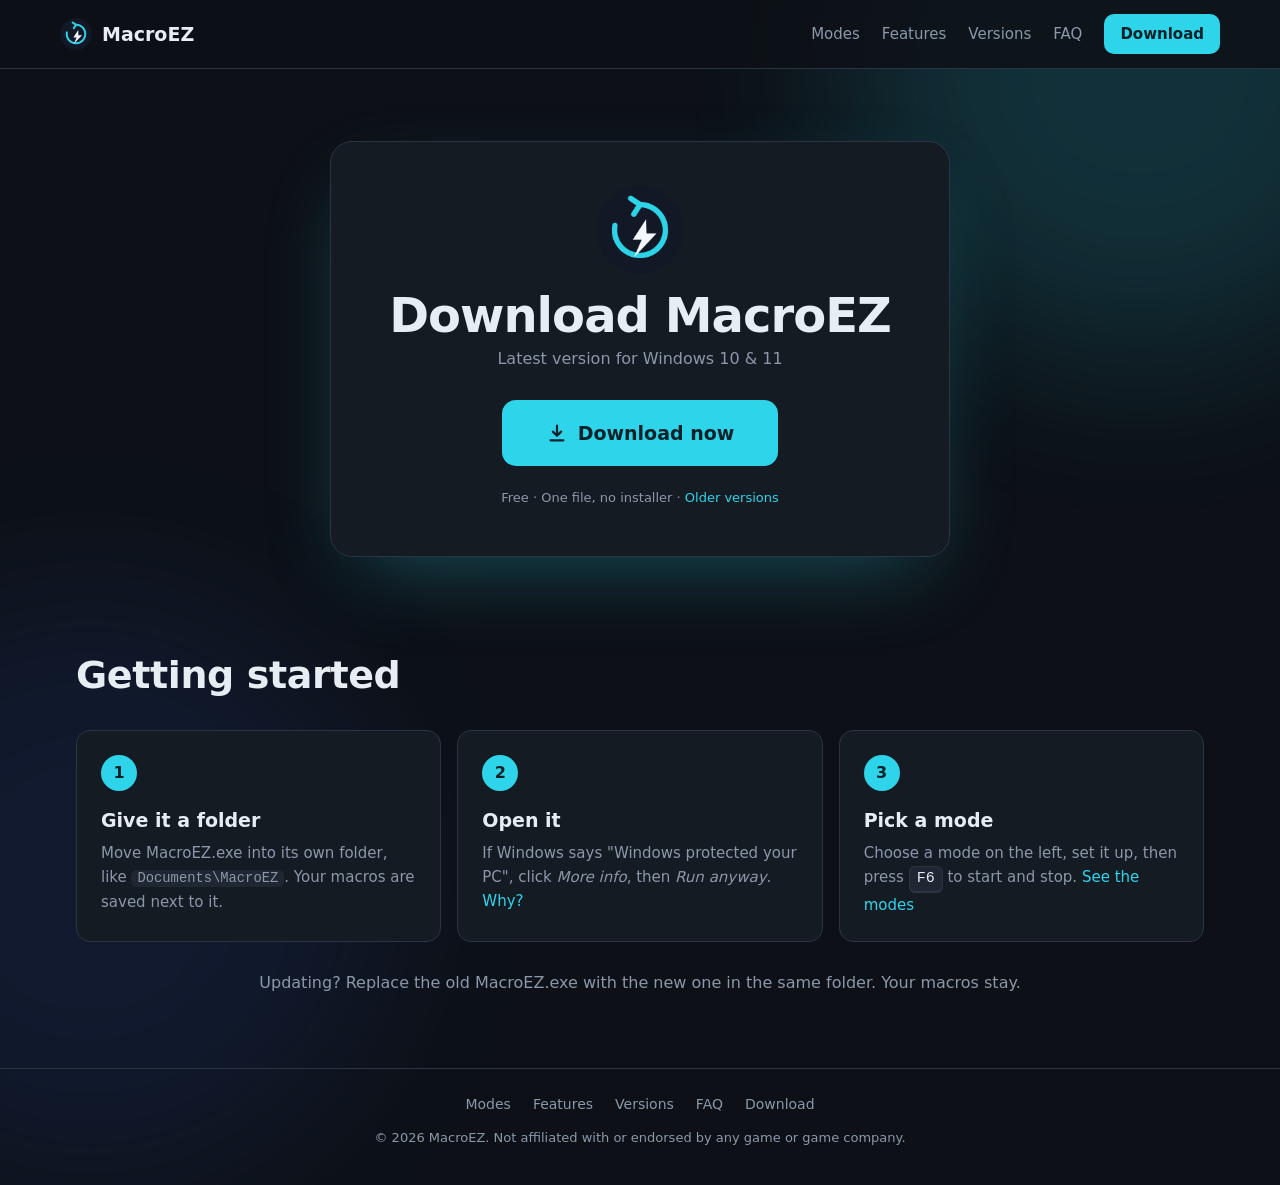
==== download/index.html @ 61e21292 "Split site into Modes, Features, FAQ, Versions and Download pages Download buttons now lead to a dow" ====
<!doctype html>
<html lang="en" class="no-js">
<head>
  <meta charset="utf-8">
  <meta name="viewport" content="width=device-width, initial-scale=1">
  <title>Download · MacroEZ</title>
  <meta name="description" content="Download MacroEZ for Windows 10 and 11. Free, one file, no installer.">
  <meta property="og:title" content="Download · MacroEZ">
  <meta property="og:description" content="Download MacroEZ for Windows 10 and 11. Free, one file, no installer.">
  <meta property="og:image" content="https://macroez.com/assets/shot-image.webp">
  <meta property="og:url" content="https://macroez.com/download/">
  <meta name="theme-color" content="#0d1117">
  <link rel="icon" href="/favicon.ico" sizes="any">
  <link rel="apple-touch-icon" href="/assets/apple-touch-icon.png">
  <link rel="stylesheet" href="/style.css">
  <script>document.documentElement.classList.replace("no-js", "js")</script>
</head>
<body>
  <header class="nav">
    <a class="brand" href="/"><img src="/assets/logo.png" alt="" width="32" height="32">MacroEZ</a>
    <nav aria-label="Main">
      <a href="/modes/">Modes</a>
      <a href="/features/">Features</a>
      <a href="/versions/">Versions</a>
      <a href="/faq/">FAQ</a>
      <a class="btn btn-small" href="/download/" aria-current="page">Download</a>
    </nav>
  </header>

  <div class="glow glow-a" aria-hidden="true"></div><div class="glow glow-b" aria-hidden="true"></div>
  <main>

    <section class="section download">
      <div class="dl-panel reveal">
        <img class="float" src="/assets/logo.png" alt="" width="88" height="88">
        <h1 class="split">Download MacroEZ</h1>
        <p class="dl-meta" id="dl-meta">Latest version for Windows 10 &amp; 11</p>
        <a class="btn btn-big shine" id="download-now" href="https://github.com/aveeragoni/macroez/releases/latest/download/MacroEZ.exe">
          <svg viewBox="0 0 24 24" aria-hidden="true"><path d="M12 4v11m0 0-4.5-4.5M12 15l4.5-4.5M5 20h14"/></svg>
          Download now
        </a>
        <p class="fine">Free · One file, no installer · <a href="/versions/">Older versions</a></p>
      </div>
    </section>

    <section class="section tight">
      <h2 class="reveal split">Getting started</h2>
      <ol class="steps">
        <li class="card reveal" style="--delay: 0ms">
          <span class="step-num">1</span>
          <h3>Give it a folder</h3>
          <p>Move MacroEZ.exe into its own folder, like <code>Documents\MacroEZ</code>. Your macros are saved next to it.</p>
        </li>
        <li class="card reveal" style="--delay: 90ms">
          <span class="step-num">2</span>
          <h3>Open it</h3>
          <p>If Windows says "Windows protected your PC", click <em>More info</em>, then <em>Run anyway</em>. <a href="/faq/">Why?</a></p>
        </li>
        <li class="card reveal" style="--delay: 180ms">
          <span class="step-num">3</span>
          <h3>Pick a mode</h3>
          <p>Choose a mode on the left, set it up, then press <kbd>F6</kbd> to start and stop. <a href="/modes/">See the modes</a></p>
        </li>
      </ol>
      <p class="muted center reveal">Updating? Replace the old MacroEZ.exe with the new one in the same folder. Your macros stay.</p>
    </section>
  </main>

  <footer class="footer">
    <nav class="footer-links" aria-label="More">
      <a href="/modes/">Modes</a><a href="/features/">Features</a><a href="/versions/">Versions</a><a href="/faq/">FAQ</a><a href="/download/">Download</a>
    </nav>
    <p>© <span class="year">2026</span> MacroEZ. Not affiliated with or endorsed by any game or game company.</p>
  </footer>
  <script src="/site.js"></script>
</body>
</html>
---- style.css ----
:root {
  --bg: #0d1117;
  --panel: #151b23;
  --field: #1f2732;
  --line: #2b3542;
  --text: #e6edf3;
  --muted: #8b98a9;
  --accent: #2dd4ea;
  --accent-hover: #7ae6f3;
  --on-accent: #062229;
  --radius: 14px;
  color-scheme: dark;
}

* { box-sizing: border-box; }
html { scroll-behavior: smooth; }
body {
  margin: 0;
  overflow-x: hidden;
  background: var(--bg);
  color: var(--text);
  font: 16px/1.6 "Segoe UI Variable Text", "Segoe UI", system-ui, -apple-system, Roboto, sans-serif;
  -webkit-font-smoothing: antialiased;
}
img { max-width: 100%; height: auto; display: block; }
a { color: var(--accent); text-decoration: none; }
code { background: var(--field); padding: 1px 6px; border-radius: 6px; font-size: .92em; }

/* top bar */
.nav {
  position: sticky; top: 0; z-index: 10;
  display: flex; align-items: center; justify-content: space-between; gap: 16px;
  padding: 14px max(16px, calc((100% - 1160px) / 2));
  background: rgba(13, 17, 23, .85);
  backdrop-filter: blur(10px);
  border-bottom: 1px solid var(--line);
}
.brand { display: flex; align-items: center; gap: 10px; color: var(--text); font-weight: 700; font-size: 19px; }
.brand img { border-radius: 8px; }
.nav nav { display: flex; align-items: center; gap: 22px; }
.nav nav a { color: var(--muted); font-size: 15px; }
.nav nav a:hover { color: var(--text); }
.nav nav a.btn { color: var(--on-accent); }

/* buttons */
.btn {
  display: inline-flex; align-items: center; justify-content: center;
  padding: 13px 26px; border-radius: 10px;
  background: var(--accent); color: var(--on-accent);
  font-weight: 700; transition: background .15s, transform .15s;
}
.btn:hover { background: var(--accent-hover); transform: translateY(-1px); }
.btn-small { padding: 8px 16px; font-size: 14px; }
.btn-ghost { background: var(--field); color: var(--text); }
.btn-ghost:hover { background: var(--line); }

/* hero */
.hero {
  display: grid; grid-template-columns: minmax(0, 1fr) minmax(0, 1.25fr); gap: 48px; align-items: center;
  max-width: 1160px; margin: 0 auto; padding: 72px 16px 56px;
}
.eyebrow { color: var(--accent); font-weight: 700; font-size: 13px; letter-spacing: .08em; text-transform: uppercase; margin: 0 0 12px; }
h1 { font-size: clamp(40px, 6vw, 64px); line-height: 1.05; margin: 0 0 18px; letter-spacing: -.02em; }
.accent { color: var(--accent); }
.lead { color: var(--muted); font-size: 18px; margin: 0 0 28px; max-width: 520px; }
.cta { display: flex; flex-wrap: wrap; gap: 12px; }
.fine { color: var(--muted); font-size: 13px; margin-top: 14px; }
.showcase img {
  border-radius: var(--radius);
  border: 1px solid var(--line);
  box-shadow: 0 30px 80px -20px rgba(45, 212, 234, .25), 0 10px 30px rgba(0, 0, 0, .5);
}

/* sections */
.section { max-width: 1160px; margin: 0 auto; padding: 56px 16px; }
h2 { font-size: clamp(28px, 4vw, 38px); margin: 0 0 10px; letter-spacing: -.01em; }
.section-lead { color: var(--muted); margin: 0 0 32px; max-width: 640px; }
.cards { display: grid; grid-template-columns: repeat(4, minmax(0, 1fr)); gap: 16px; }
.card { background: var(--panel); border: 1px solid var(--line); border-radius: var(--radius); padding: 24px; }
.card h3 { margin: 14px 0 6px; font-size: 19px; }
.card p { margin: 0; color: var(--muted); font-size: 15px; }
.icon {
  width: 44px; height: 44px; border-radius: 11px; background: var(--field);
  display: grid; place-items: center;
}
.icon svg { width: 22px; height: 22px; fill: none; stroke: var(--accent); stroke-width: 2; stroke-linecap: round; stroke-linejoin: round; }

.showcase { display: grid; grid-template-columns: repeat(2, minmax(0, 1fr)); gap: 24px; }
.showcase figure { margin: 0; }
figcaption { color: var(--muted); font-size: 14px; margin-top: 12px; }

.features { list-style: none; padding: 0; margin: 24px 0 0; display: grid; grid-template-columns: repeat(2, minmax(0, 1fr)); gap: 14px 32px; }
.features li { padding-left: 28px; position: relative; color: var(--muted); }
.features li::before { content: ""; position: absolute; left: 4px; top: 10px; width: 9px; height: 9px; border-radius: 50%; background: var(--accent); }
.features strong { color: var(--text); }

.faq details { background: var(--panel); border: 1px solid var(--line); border-radius: 12px; padding: 16px 20px; margin-top: 12px; }
.faq summary { cursor: pointer; font-weight: 600; }
.faq details p { color: var(--muted); margin: 10px 0 0; }

.final { text-align: center; display: grid; justify-items: center; gap: 18px; padding-bottom: 80px; }
.final img { border-radius: 16px; }

.footer { border-top: 1px solid var(--line); text-align: center; color: var(--muted); font-size: 13px; padding: 24px 16px; }

/* phones and small tablets */
@media (max-width: 900px) {
  .hero { grid-template-columns: minmax(0, 1fr); padding-top: 40px; }
  .cards { grid-template-columns: repeat(2, minmax(0, 1fr)); }
  .showcase, .features { grid-template-columns: minmax(0, 1fr); }
}
@media (max-width: 560px) {
  .cards { grid-template-columns: minmax(0, 1fr); }
  .nav nav a:not(.btn) { display: none; }
  .cta .btn { flex: 1 1 100%; }
}

/* ---------- showcase video (top of the page) ---------- */
.hero { position: relative; }
.showcase-frame {
  position: relative; overflow: hidden;
  border-radius: var(--radius);
  border: 1px solid var(--line);
  background: var(--panel);
  box-shadow: 0 30px 80px -20px rgba(45, 212, 234, .35), 0 10px 30px rgba(0, 0, 0, .5);
}
.showcase-frame::before {  /* slow glowing edge */
  content: ""; position: absolute; inset: -40%; z-index: 0;
  background: conic-gradient(from 0deg, transparent 0 70%, rgba(45, 212, 234, .55) 80%, transparent 90%);
  animation: spin 7s linear infinite;
}
.showcase-frame::after {
  content: ""; position: absolute; inset: 1px; z-index: 0;
  border-radius: calc(var(--radius) - 1px); background: var(--panel);
}
.frame-bar, .showcase-frame video, .showcase-frame iframe, .sound { position: relative; z-index: 1; }
.frame-bar { display: flex; align-items: center; gap: 7px; padding: 10px 14px; border-bottom: 1px solid var(--line); }
.frame-bar span { width: 10px; height: 10px; border-radius: 50%; background: var(--line); }
.frame-bar span:first-child { background: #ff5d6c; }
.frame-bar span:nth-child(2) { background: #f5b94f; }
.frame-bar span:nth-child(3) { background: #3ddc97; }
.frame-bar em { margin-left: 8px; font-style: normal; font-size: 12px; color: var(--muted); }
.showcase-frame video, .showcase-frame iframe {
  display: block; width: 100%; aspect-ratio: 16 / 10.5; border: 0;
  background: var(--bg); object-fit: cover;
}
.showcase-frame iframe { aspect-ratio: 16 / 9; }
.sound {
  position: absolute; right: 14px; bottom: 14px;
  display: inline-flex; align-items: center; gap: 8px;
  padding: 8px 14px; border: 0; border-radius: 999px; cursor: pointer;
  background: rgba(13, 17, 23, .75); color: var(--text); font: inherit; font-size: 13px; font-weight: 600;
  backdrop-filter: blur(6px); transition: background .2s;
}
.sound:hover { background: rgba(45, 212, 234, .9); color: var(--on-accent); }
.sound svg { width: 18px; height: 18px; fill: none; stroke: currentColor; stroke-width: 2; stroke-linecap: round; stroke-linejoin: round; }
.sound .wave { display: none; }
.sound[aria-pressed="true"] .wave { display: inline; }
.sound[aria-pressed="true"] .mute { display: none; }

/* ---------- background glow ---------- */
.glow {
  position: fixed; z-index: -1; width: 46vmax; height: 46vmax; border-radius: 50%;
  filter: blur(90px); opacity: .16; pointer-events: none;
}
.glow-a { background: #2dd4ea; top: -18vmax; right: -12vmax; animation: drift 18s ease-in-out infinite alternate; }
.glow-b { background: #3b6cff; bottom: -22vmax; left: -16vmax; opacity: .1; animation: drift 22s ease-in-out infinite alternate-reverse; }

/* ---------- scroll-in animations ---------- */
.js .reveal:not(.in) { opacity: 0; }
.js .reveal.in { animation: rise .8s cubic-bezier(.2, .7, .2, 1) var(--delay, 0ms) backwards; }
.accent {
  background: linear-gradient(90deg, #2dd4ea, #7ae6f3, #2dd4ea);
  background-size: 200% auto; -webkit-background-clip: text; background-clip: text; color: transparent;
  animation: sheen 4s linear infinite;
}

/* ---------- buttons and cards ---------- */
.shine { position: relative; overflow: hidden; }
.shine::after {
  content: ""; position: absolute; top: 0; left: -60%; width: 40%; height: 100%;
  background: linear-gradient(100deg, transparent, rgba(255, 255, 255, .55), transparent);
  transform: skewX(-20deg); animation: sweep 3.6s ease-in-out infinite;
}
.card {
  position: relative; overflow: hidden;
  transition: transform .25s ease, border-color .25s ease, box-shadow .25s ease;
}
.card::before {  /* soft light that follows the mouse */
  content: ""; position: absolute; inset: 0; pointer-events: none; opacity: 0; transition: opacity .25s;
  background: radial-gradient(260px circle at var(--mx, 50%) var(--my, 50%), rgba(45, 212, 234, .14), transparent 70%);
}
.card:hover { border-color: rgba(45, 212, 234, .45); box-shadow: 0 18px 40px -18px rgba(45, 212, 234, .35); }
.card:hover::before { opacity: 1; }
.card:hover .icon { animation: pop .5s ease; }
.showcase figure img { transition: transform .4s ease, box-shadow .4s ease; }
.showcase figure:hover img { transform: translateY(-6px) scale(1.01); }
.faq details { transition: border-color .2s; }
.faq details:hover, .faq details[open] { border-color: rgba(45, 212, 234, .4); }
.faq details[open] p { animation: rise .35s ease; }
.float { animation: float 4s ease-in-out infinite; }

@keyframes rise { from { opacity: 0; transform: translateY(26px); } to { opacity: 1; transform: none; } }
@keyframes spin { to { transform: rotate(360deg); } }
@keyframes drift { to { transform: translate(-8vmax, 6vmax) scale(1.15); } }
@keyframes sheen { to { background-position: 200% center; } }
@keyframes sweep { 0%, 55% { left: -60%; } 100% { left: 130%; } }
@keyframes pop { 50% { transform: scale(1.15) rotate(-6deg); } }
@keyframes float { 50% { transform: translateY(-8px); } }


.js .reveal.in.float { animation: rise .8s cubic-bezier(.2, .7, .2, 1) var(--delay, 0ms) backwards, float 4s ease-in-out 1s infinite; }
.sound[hidden] { display: none; }

/* ---------- text animations ---------- */
.split .word { display: inline-block; }
.js .split.reveal:not(.in) { opacity: 1; }
.js .split.reveal:not(.in) .word { opacity: 0; }
.js .split.reveal.in { animation: none; }
.js .split.reveal.in .word {
  animation: word-in .75s cubic-bezier(.2, .7, .2, 1) calc(var(--delay, 0ms) + var(--i, 0) * 75ms) backwards;
}
.js .split.reveal.in .accent.word {
  animation: word-in .75s cubic-bezier(.2, .7, .2, 1) calc(var(--delay, 0ms) + var(--i, 0) * 75ms) backwards,
             sheen 4s linear infinite;
}
.rotator { display: inline-block; transition: opacity .35s ease, transform .35s ease, filter .35s ease; }
.rotator.swap { opacity: 0; transform: translateY(-.35em); filter: blur(6px); }
kbd {
  display: inline-block; padding: 0 7px; border-radius: 6px; font: 600 .85em/1.6 inherit;
  background: var(--field); color: var(--text); border: 1px solid var(--line); border-bottom-width: 2px;
}
.brand img, .final img { border-radius: 50%; }

@keyframes mark-in { from { opacity: 0; transform: scale(.55) rotate(-25deg); filter: blur(10px); } }
@keyframes letter-in { from { opacity: 0; transform: translateY(.6em) rotate(8deg); filter: blur(6px); } }
@keyframes word-in { from { opacity: 0; transform: translateY(.55em) rotate(3deg); filter: blur(8px); } }
@keyframes fade-in { from { opacity: 0; } }
@keyframes fill { from { transform: scaleX(0); } }


/* "Reduce motion" (Windows animation effects off): keep the fades, drop the movement */
@media (prefers-reduced-motion: reduce) {
  html { scroll-behavior: auto; }
  .glow, .float, .js .reveal.in.float { animation: none !important; }
  .showcase-frame::before, .shine::after { display: none; }
  .card, .card:hover, .showcase figure:hover img { transform: none !important; }
  .rotator.swap { transform: none; filter: none; }
  @keyframes rise { from { opacity: 0; } }
  @keyframes word-in { from { opacity: 0; } }
  @keyframes letter-in { from { opacity: 0; } }
  @keyframes mark-in { from { opacity: 0; } }
}
/* what people use it for */
.uses { list-style: none; padding: 0; margin: -12px 0 30px; display: flex; flex-wrap: wrap; gap: 10px; }
.uses li {
  padding: 7px 14px; border-radius: 999px; font-size: 14px; color: var(--text);
  background: var(--panel); border: 1px solid var(--line);
}

/* ---------- separate pages ---------- */
.nav nav a[aria-current="page"]:not(.btn) { color: var(--text); box-shadow: 0 2px 0 var(--accent); }
.page-head { max-width: 1160px; margin: 0 auto; padding: 64px 16px 8px; }
.page-head h1 { font-size: clamp(36px, 5vw, 54px); }
.page-head .lead { max-width: 640px; margin-bottom: 0; }
.section.tight { padding-top: 32px; }
.uses { margin: 0 0 28px; }
.muted { color: var(--muted); }
.center { text-align: center; }

.cards-3 { grid-template-columns: repeat(3, minmax(0, 1fr)); }
.link-card { display: block; color: var(--text); }
.link-card .more { display: inline-block; margin-top: 14px; color: var(--accent); font-weight: 600; font-size: 15px; }
.link-card .more span { display: inline-block; transition: transform .2s; }
.link-card:hover .more span { transform: translateX(4px); }

.footer-links { display: flex; flex-wrap: wrap; justify-content: center; gap: 6px 22px; margin-bottom: 10px; }
.footer-links a { color: var(--muted); font-size: 14px; }
.footer-links a:hover { color: var(--text); }

/* download page */
.download { padding-top: 72px; }
.dl-panel {
  max-width: 620px; margin: 0 auto; text-align: center;
  display: grid; justify-items: center; gap: 6px;
  background: var(--panel); border: 1px solid var(--line); border-radius: 22px; padding: 44px 28px 34px;
  box-shadow: 0 30px 80px -30px rgba(45, 212, 234, .35);
}
.dl-panel img { border-radius: 50%; margin-bottom: 10px; }
.dl-panel h1 { font-size: clamp(34px, 5vw, 48px); margin: 0; }
.dl-meta { color: var(--muted); margin: 0 0 22px; min-height: 1.6em; }
.btn-big { gap: 10px; padding: 18px 44px; font-size: 19px; border-radius: 14px; }
.btn-big svg { width: 22px; height: 22px; fill: none; stroke: currentColor; stroke-width: 2.4; stroke-linecap: round; stroke-linejoin: round; }
.dl-panel .fine { margin-top: 16px; }
.steps { list-style: none; padding: 0; margin: 24px 0 28px; display: grid; grid-template-columns: repeat(3, minmax(0, 1fr)); gap: 16px; }
.step-num {
  display: grid; place-items: center; width: 36px; height: 36px; border-radius: 50%;
  background: var(--accent); color: var(--on-accent); font-weight: 800;
}

/* versions page */
.releases { display: grid; gap: 18px; max-width: 820px; }
.release { background: var(--panel); border: 1px solid var(--line); border-radius: var(--radius); padding: 24px 26px; }
.release header { display: flex; flex-wrap: wrap; align-items: center; gap: 8px 12px; margin-bottom: 8px; }
.release header h2 { font-size: 24px; margin: 0; }
.release time { color: var(--muted); font-size: 14px; margin-left: auto; }
.badge { padding: 3px 10px; border-radius: 999px; background: rgba(45, 212, 234, .15); color: var(--accent); font-size: 12px; font-weight: 700; letter-spacing: .04em; text-transform: uppercase; }
.badge-muted { background: var(--field); color: var(--muted); }
.notes { color: var(--muted); }
.notes h1, .notes h2, .notes h3, .notes h4 { color: var(--text); font-size: 17px; margin: 16px 0 6px; }
.notes p { margin: 8px 0; }
.notes ul, .notes ol { margin: 6px 0; padding-left: 22px; }
.notes strong { color: var(--text); }
.notes img { border-radius: 8px; }
.release > .btn { margin-top: 14px; }
.loading { animation: fade-in 1s ease infinite alternate; }

@media (max-width: 900px) {
  .cards-3, .steps { grid-template-columns: minmax(0, 1fr); }
}
@media (max-width: 560px) {
  .nav { flex-wrap: wrap; row-gap: 8px; }
  .nav nav { width: 100%; gap: 18px; overflow-x: auto; }
  .nav nav a:not(.btn) { display: inline; white-space: nowrap; }
  .nav nav .btn { margin-left: auto; }
  .release time { margin-left: 0; width: 100%; }
  .btn-big { width: 100%; }
}
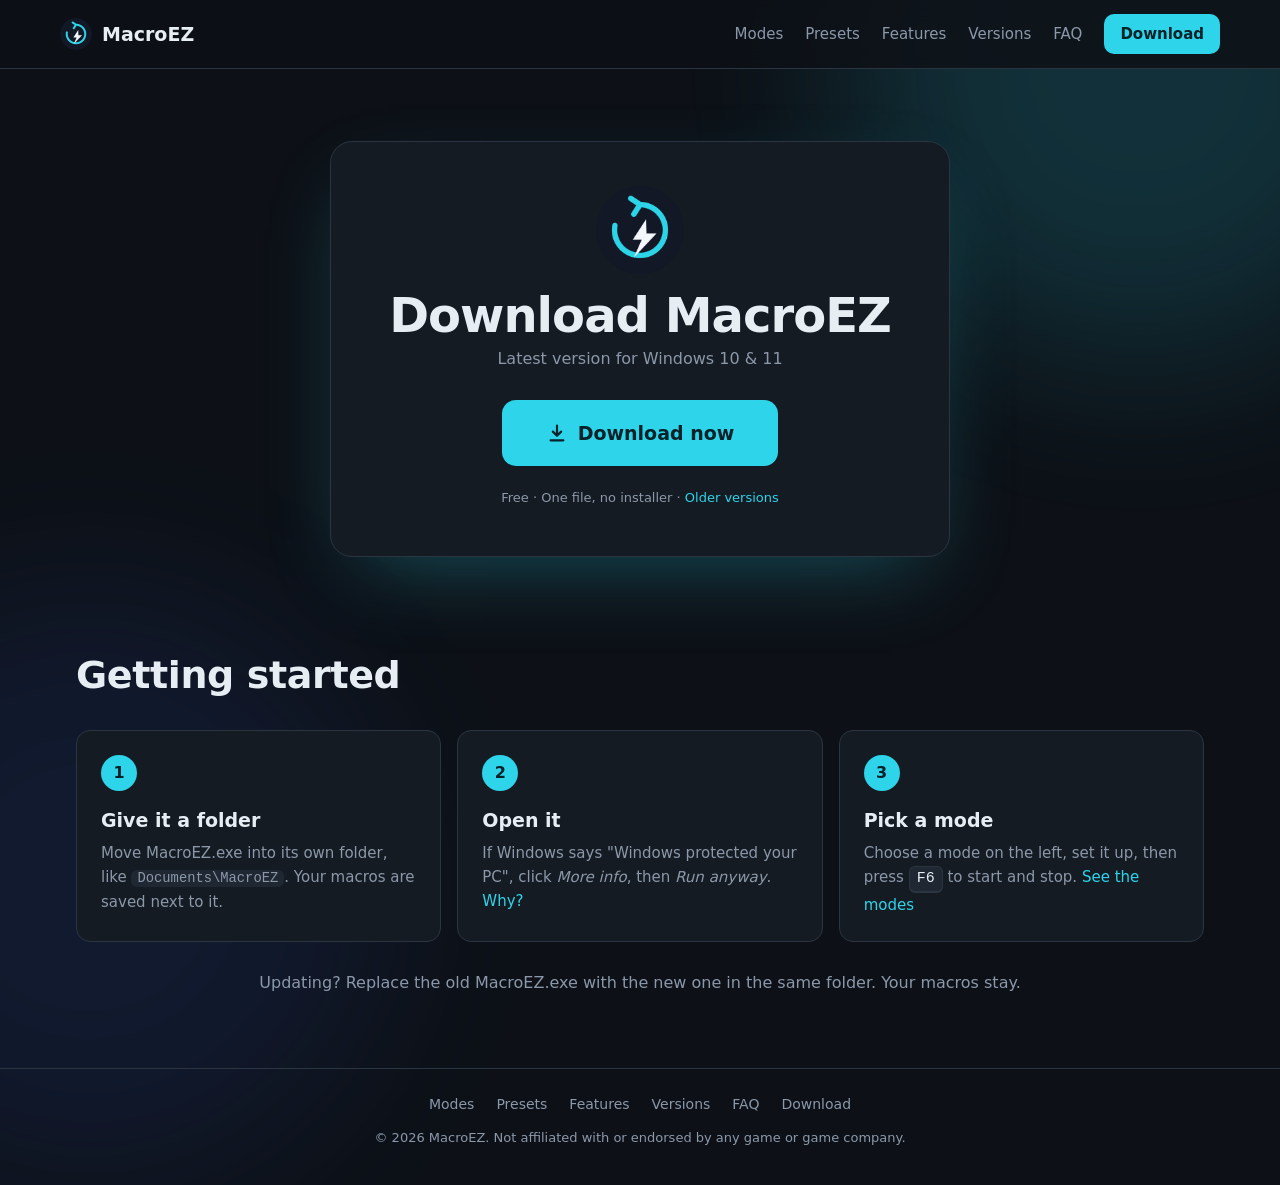
==== commit 657c9e07: "Add Macro presets: a shared preset page, a share form, and an approval robot presets/ lists shared m" ====
--- a/download/index.html
+++ b/download/index.html
@@ -20,6 +20,7 @@
     <a class="brand" href="/"><img src="/assets/logo.png" alt="" width="32" height="32">MacroEZ</a>
     <nav aria-label="Main">
       <a href="/modes/">Modes</a>
+      <a href="/presets/">Presets</a>
       <a href="/features/">Features</a>
       <a href="/versions/">Versions</a>
       <a href="/faq/">FAQ</a>
@@ -68,7 +69,7 @@
 
   <footer class="footer">
     <nav class="footer-links" aria-label="More">
-      <a href="/modes/">Modes</a><a href="/features/">Features</a><a href="/versions/">Versions</a><a href="/faq/">FAQ</a><a href="/download/">Download</a>
+      <a href="/modes/">Modes</a><a href="/presets/">Presets</a><a href="/features/">Features</a><a href="/versions/">Versions</a><a href="/faq/">FAQ</a><a href="/download/">Download</a>
     </nav>
     <p>© <span class="year">2026</span> MacroEZ. Not affiliated with or endorsed by any game or game company.</p>
   </footer>
--- a/style.css
+++ b/style.css
@@ -76,6 +76,14 @@
 h2 { font-size: clamp(28px, 4vw, 38px); margin: 0 0 10px; letter-spacing: -.01em; }
 .section-lead { color: var(--muted); margin: 0 0 32px; max-width: 640px; }
 .cards { display: grid; grid-template-columns: repeat(4, minmax(0, 1fr)); gap: 16px; }
+.cards-5 { grid-template-columns: repeat(6, minmax(0, 1fr)); }
+.cards-5 > * { grid-column: span 2; }
+.cards-5 > :nth-child(4) { grid-column: 2 / span 2; }
+.tag { display: inline-block; vertical-align: middle; margin-left: 6px; padding: 2px 8px; border-radius: 999px; font-size: 11px;
+  font-weight: 700; letter-spacing: .04em; text-transform: uppercase; color: var(--accent); background: var(--field);
+  border: 1px solid var(--line); }
+.wide-shot { margin: 32px 0 0; }
+.wide-shot img { width: 100%; height: auto; border-radius: var(--radius); border: 1px solid var(--line); display: block; }
 .card { background: var(--panel); border: 1px solid var(--line); border-radius: var(--radius); padding: 24px; }
 .card h3 { margin: 14px 0 6px; font-size: 19px; }
 .card p { margin: 0; color: var(--muted); font-size: 15px; }
@@ -103,11 +111,65 @@
 
 .footer { border-top: 1px solid var(--line); text-align: center; color: var(--muted); font-size: 13px; padding: 24px 16px; }
 
+/* mode guides */
+.back { display: inline-block; color: var(--muted); text-decoration: none; margin-bottom: 18px; font-size: 15px; }
+.back:hover { color: var(--accent); }
+.good-for { color: var(--muted); max-width: 720px; margin: 14px 0 0; }
+.good-for strong { color: var(--text); }
+.guide { display: grid; gap: 56px; }
+.guide-step { display: grid; grid-template-columns: minmax(0, 1fr) minmax(0, 2fr); gap: 36px; align-items: start; }
+.guide-step.guide-small { grid-template-columns: minmax(0, 1fr) minmax(0, 1.4fr); }
+.guide-step h2 { font-size: clamp(22px, 2.6vw, 28px); margin: 14px 0 8px; }
+.guide-text p { color: var(--muted); margin: 0; }
+.guide-text .step-num { position: static; }
+.guide-shot { margin: 0; }
+.guide-small .guide-shot { justify-self: start; }
+.guide-shot img { display: block; width: 100%; height: auto; border-radius: 12px; border: 1px solid var(--line);
+  box-shadow: 0 18px 50px rgba(0, 0, 0, .35); }
+.guide-small .guide-shot img { width: auto; max-width: 100%; }
+.callouts { list-style: none; counter-reset: callout; padding: 0; margin: 18px 0 0; display: grid; gap: 10px; }
+.callouts li { counter-increment: callout; position: relative; padding-left: 36px; color: var(--muted); font-size: 15px; }
+.callouts li::before { content: counter(callout); position: absolute; left: 0; top: 0; width: 24px; height: 24px;
+  border-radius: 50%; background: var(--accent); color: #062229; font-weight: 700; font-size: 13px;
+  display: grid; place-items: center; }
+.guide-pager { display: grid; grid-template-columns: 1fr 1fr; gap: 16px; max-width: 1160px; margin: 0 auto;
+  padding: 0 16px 40px; }
+.guide-pager .card { display: grid; gap: 4px; text-decoration: none; color: var(--text); }
+.guide-pager .next { text-align: right; }
+.guide-pager strong { font-size: 18px; }
+
+/* macro presets */
+.preset-tools { display: flex; flex-wrap: wrap; gap: 12px; align-items: center; margin-bottom: 20px; }
+.preset-tools input { flex: 1 1 240px; background: var(--field); border: 1px solid var(--line); color: var(--text);
+  border-radius: 10px; padding: 10px 14px; font: inherit; }
+.preset-tools input:focus { outline: 2px solid var(--accent); outline-offset: 1px; }
+.chips { display: flex; flex-wrap: wrap; gap: 8px; }
+.chip { background: var(--field); color: var(--muted); border: 1px solid var(--line); border-radius: 999px;
+  padding: 7px 14px; font: inherit; font-size: 14px; cursor: pointer; }
+.chip:hover { color: var(--text); }
+.chip.on { background: var(--accent); color: #062229; border-color: var(--accent); font-weight: 600; }
+.preset-grid { display: grid; grid-template-columns: repeat(3, minmax(0, 1fr)); gap: 16px; }
+.preset { display: flex; flex-direction: column; gap: 8px; }
+.preset h3 { margin: 4px 0 0; }
+.preset .tag { margin-left: 0; }
+.preset-top { display: flex; align-items: center; justify-content: space-between; gap: 8px; font-size: 14px; }
+.preset-facts { font-size: 14px; }
+.preset-warn { color: #f5b94f !important; font-size: 14px; }
+.preset-actions { display: flex; flex-wrap: wrap; gap: 8px; margin-top: auto; padding-top: 8px; }
+.preset.highlight { border-color: var(--accent); box-shadow: 0 0 0 2px var(--accent); }
+.fine-print { font-size: 14px; margin-top: 20px; }
+.center { text-align: center; }
+
 /* phones and small tablets */
 @media (max-width: 900px) {
   .hero { grid-template-columns: minmax(0, 1fr); padding-top: 40px; }
   .cards { grid-template-columns: repeat(2, minmax(0, 1fr)); }
+  .cards-5 > *, .cards-5 > :nth-child(4) { grid-column: auto; }
+  .cards-5 > :last-child { grid-column: 1 / -1; }
   .showcase, .features { grid-template-columns: minmax(0, 1fr); }
+  .guide-step, .guide-step.guide-small { grid-template-columns: minmax(0, 1fr); gap: 18px; }
+  .guide { gap: 44px; }
+  .preset-grid { grid-template-columns: minmax(0, 1fr); }
 }
 @media (max-width: 560px) {
   .cards { grid-template-columns: minmax(0, 1fr); }
@@ -322,6 +384,7 @@
   .nav { flex-wrap: wrap; row-gap: 8px; }
   .nav nav { width: 100%; gap: 18px; overflow-x: auto; }
   .nav nav a:not(.btn) { display: inline; white-space: nowrap; }
+  .nav nav a[href="/versions/"], .nav nav a[href="/faq/"] { display: none; }  /* still in the footer */
   .nav nav .btn { margin-left: auto; }
   .release time { margin-left: 0; width: 100%; }
   .btn-big { width: 100%; }
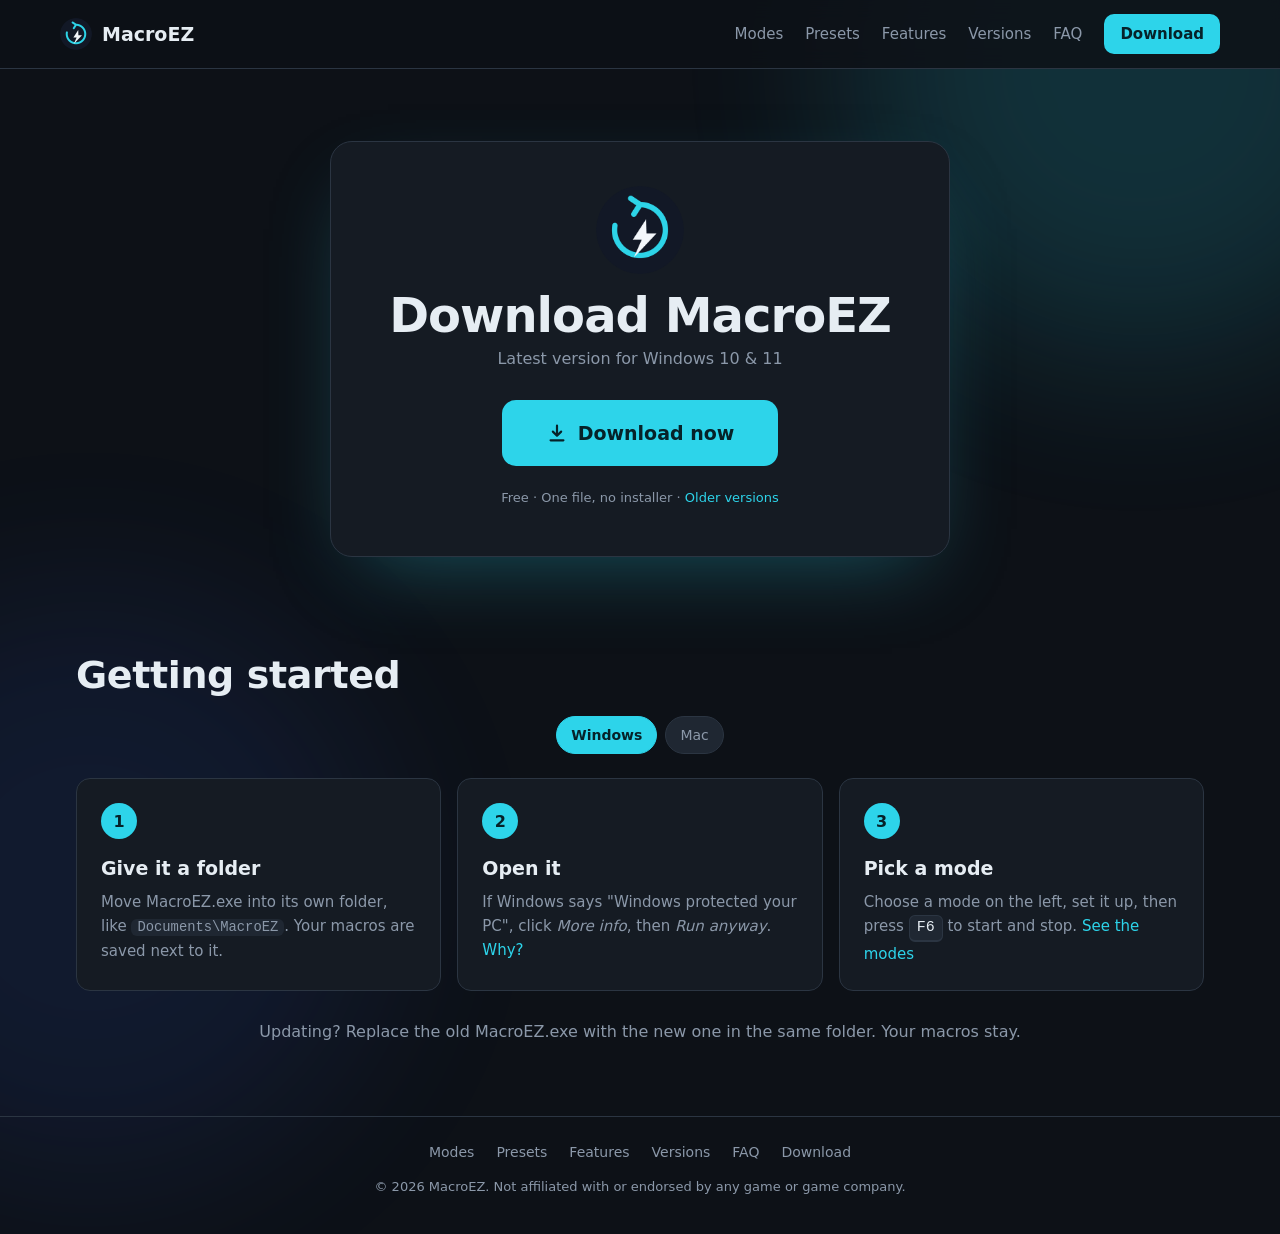
==== commit 94033a58: "Download page: Getting started for Mac too A Windows/Mac switch above the steps; Mac visitors see th" ====
--- a/download/index.html
+++ b/download/index.html
@@ -4,9 +4,9 @@
   <meta charset="utf-8">
   <meta name="viewport" content="width=device-width, initial-scale=1">
   <title>Download · MacroEZ</title>
-  <meta name="description" content="Download MacroEZ for Windows 10 and 11. Free, one file, no installer.">
+  <meta name="description" content="Download MacroEZ for Windows and Mac. Free.">
   <meta property="og:title" content="Download · MacroEZ">
-  <meta property="og:description" content="Download MacroEZ for Windows 10 and 11. Free, one file, no installer.">
+  <meta property="og:description" content="Download MacroEZ for Windows and Mac. Free.">
   <meta property="og:image" content="https://macroez.com/assets/shot-image.webp">
   <meta property="og:url" content="https://macroez.com/download/">
   <meta name="theme-color" content="#0d1117">
@@ -44,26 +44,69 @@
       </div>
     </section>
 
-    <section class="section tight">
+    <section class="section tight mac-downloads" id="mac-downloads" hidden>
+      <div class="dl-panel reveal">
+        <h2>MacroEZ for Mac</h2>
+        <p class="dl-meta">For macOS 11 or newer. Pick the one for your Mac's chip ( → About This Mac).</p>
+        <div class="cta">
+          <a class="btn shine" id="mac-arm" href="#">Download for Apple chip (M1 and newer)</a>
+          <a class="btn btn-ghost" id="mac-intel" href="#">Download for Intel</a>
+        </div>
+        <p class="fine">Unzip it, drag MacroEZ into Applications, then follow <a href="#getting-started">Getting started</a> below.</p>
+      </div>
+    </section>
+
+    <section class="section tight" id="getting-started">
       <h2 class="reveal split">Getting started</h2>
-      <ol class="steps">
-        <li class="card reveal" style="--delay: 0ms">
-          <span class="step-num">1</span>
-          <h3>Give it a folder</h3>
-          <p>Move MacroEZ.exe into its own folder, like <code>Documents\MacroEZ</code>. Your macros are saved next to it.</p>
-        </li>
-        <li class="card reveal" style="--delay: 90ms">
-          <span class="step-num">2</span>
-          <h3>Open it</h3>
-          <p>If Windows says "Windows protected your PC", click <em>More info</em>, then <em>Run anyway</em>. <a href="/faq/">Why?</a></p>
-        </li>
-        <li class="card reveal" style="--delay: 180ms">
-          <span class="step-num">3</span>
-          <h3>Pick a mode</h3>
-          <p>Choose a mode on the left, set it up, then press <kbd>F6</kbd> to start and stop. <a href="/modes/">See the modes</a></p>
-        </li>
-      </ol>
-      <p class="muted center reveal">Updating? Replace the old MacroEZ.exe with the new one in the same folder. Your macros stay.</p>
+      <div class="chips os-pick reveal" role="tablist" aria-label="Your computer">
+        <button class="chip on" type="button" role="tab" aria-selected="true" data-os="windows">Windows</button>
+        <button class="chip" type="button" role="tab" aria-selected="false" data-os="mac">Mac</button>
+      </div>
+      <div data-os-panel="windows">
+        <ol class="steps">
+          <li class="card reveal" style="--delay: 0ms">
+            <span class="step-num">1</span>
+            <h3>Give it a folder</h3>
+            <p>Move MacroEZ.exe into its own folder, like <code>Documents\MacroEZ</code>. Your macros are saved next to it.</p>
+          </li>
+          <li class="card reveal" style="--delay: 90ms">
+            <span class="step-num">2</span>
+            <h3>Open it</h3>
+            <p>If Windows says "Windows protected your PC", click <em>More info</em>, then <em>Run anyway</em>. <a href="/faq/">Why?</a></p>
+          </li>
+          <li class="card reveal" style="--delay: 180ms">
+            <span class="step-num">3</span>
+            <h3>Pick a mode</h3>
+            <p>Choose a mode on the left, set it up, then press <kbd>F6</kbd> to start and stop. <a href="/modes/">See the modes</a></p>
+          </li>
+        </ol>
+        <p class="muted center reveal">Updating? Replace the old MacroEZ.exe with the new one in the same folder. Your macros stay.</p>
+      </div>
+      <div data-os-panel="mac" hidden>
+        <ol class="steps steps-4">
+          <li class="card reveal" style="--delay: 0ms">
+            <span class="step-num">1</span>
+            <h3>Put it in Applications</h3>
+            <p>Open the zip you downloaded, then drag <strong>MacroEZ</strong> into your <strong>Applications</strong> folder.</p>
+          </li>
+          <li class="card reveal" style="--delay: 90ms">
+            <span class="step-num">2</span>
+            <h3>Open it</h3>
+            <p>If macOS says it can't check the app, open <strong>System Settings → Privacy &amp; Security</strong>, scroll down and click <em>Open Anyway</em>.</p>
+          </li>
+          <li class="card reveal" style="--delay: 180ms">
+            <span class="step-num">3</span>
+            <h3>Allow it</h3>
+            <p>Turn MacroEZ on in <strong>Accessibility</strong>, <strong>Input Monitoring</strong> and <strong>Screen Recording</strong> when it asks, then quit and reopen it. It needs these to click, hear your hotkeys and see the screen.</p>
+          </li>
+          <li class="card reveal" style="--delay: 270ms">
+            <span class="step-num">4</span>
+            <h3>Pick a mode</h3>
+            <p>Choose a mode on the left, set it up, then press <kbd>F6</kbd> to start and stop. Some Macs need <kbd>fn</kbd> + <kbd>F6</kbd>. <a href="/modes/">See the modes</a></p>
+          </li>
+        </ol>
+        <p class="muted center reveal">Updating? Replace MacroEZ in Applications with the new one. Your macros stay. If clicks or hotkeys stop working, turn MacroEZ off and on again in those three settings.</p>
+      </div>
     </section>
   </main>
 
--- a/style.css
+++ b/style.css
@@ -156,6 +156,8 @@
 .preset-facts { font-size: 14px; }
 .preset-warn { color: #f5b94f !important; font-size: 14px; }
 .preset-actions { display: flex; flex-wrap: wrap; gap: 8px; margin-top: auto; padding-top: 8px; }
+.preset-report { margin-left: auto; align-self: center; font-size: 13px; color: var(--muted); }
+.preset-report:hover { color: #ff5d6c; }
 .preset.highlight { border-color: var(--accent); box-shadow: 0 0 0 2px var(--accent); }
 .fine-print { font-size: 14px; margin-top: 20px; }
 .center { text-align: center; }
@@ -355,6 +357,9 @@
 .btn-big svg { width: 22px; height: 22px; fill: none; stroke: currentColor; stroke-width: 2.4; stroke-linecap: round; stroke-linejoin: round; }
 .dl-panel .fine { margin-top: 16px; }
 .steps { list-style: none; padding: 0; margin: 24px 0 28px; display: grid; grid-template-columns: repeat(3, minmax(0, 1fr)); gap: 16px; }
+.steps-4 { grid-template-columns: repeat(4, minmax(0, 1fr)); }
+.os-pick { justify-content: center; margin-top: 4px; }
+[data-os-panel][hidden] { display: none; }
 .step-num {
   display: grid; place-items: center; width: 36px; height: 36px; border-radius: 50%;
   background: var(--accent); color: var(--on-accent); font-weight: 800;
@@ -377,6 +382,9 @@
 .release > .btn { margin-top: 14px; }
 .loading { animation: fade-in 1s ease infinite alternate; }
 
+@media (max-width: 1100px) {
+  .steps-4 { grid-template-columns: repeat(2, minmax(0, 1fr)); }
+}
 @media (max-width: 900px) {
   .cards-3, .steps { grid-template-columns: minmax(0, 1fr); }
 }
